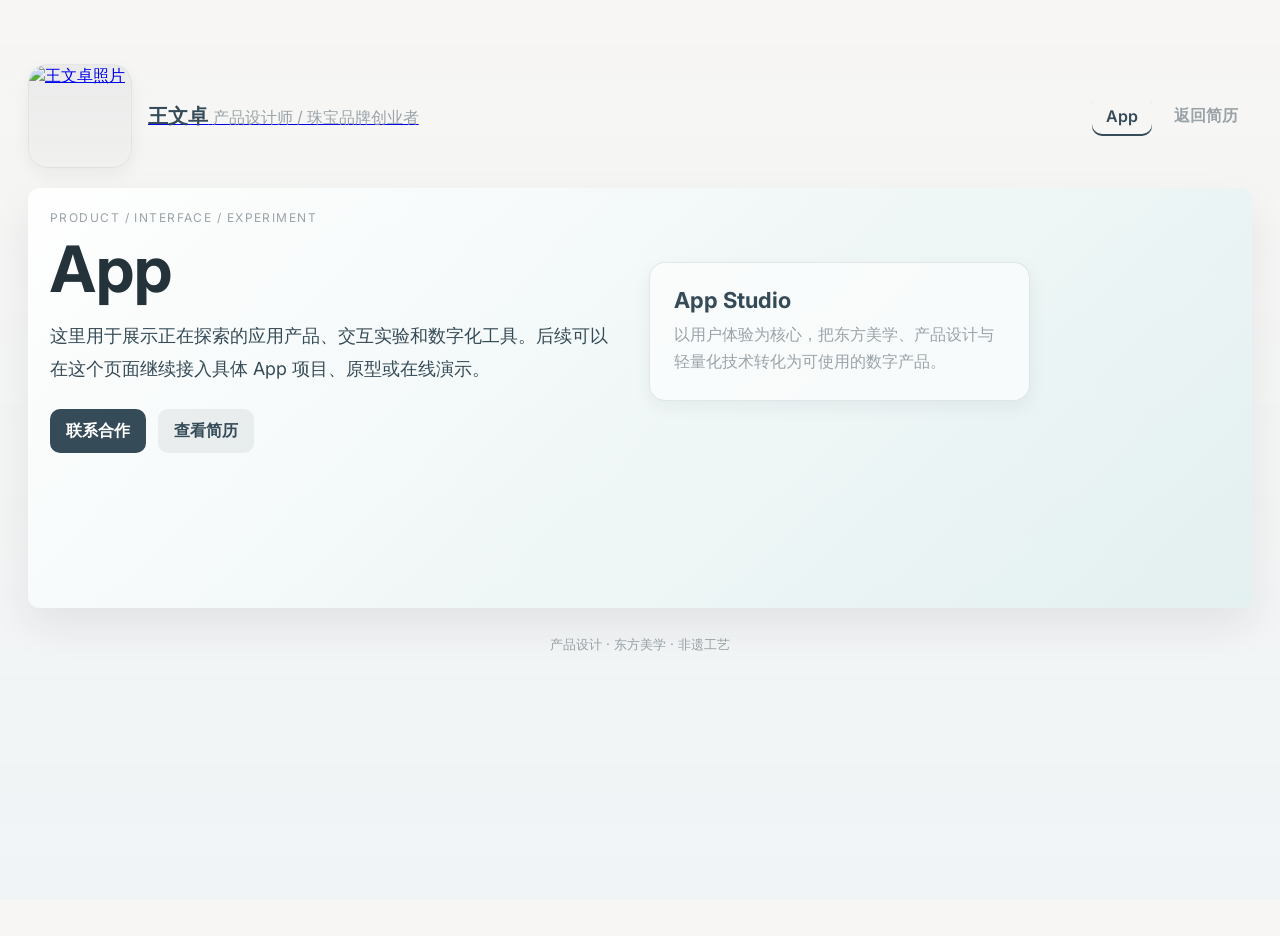
==== app.html @ 2a16de1d "新增App页面和简历数据模板" ====
<!doctype html>
<html lang="zh-CN">
<head>
  <meta charset="utf-8" />
  <meta name="viewport" content="width=device-width,initial-scale=1" />
  <title>App — 王文卓</title>
  <link rel="preconnect" href="https://fonts.googleapis.com">
  <link rel="preconnect" href="https://fonts.gstatic.com" crossorigin>
  <link href="https://fonts.googleapis.com/css2?family=Inter:wght@300;400;600;800&display=swap" rel="stylesheet">
  <link rel="stylesheet" href="./styles.css">
</head>
<body>
  <div class="viewport">
    <header class="header">
      <a class="brand" href="./index.html" aria-label="返回简历首页">
        <img class="avatar" src="https://images.unsplash.com/photo-1535713875002-d1d0cf377fde?auto=format&fit=crop&w=320&q=85" alt="王文卓照片">
        <span class="meta">
          <strong class="name">王文卓</strong>
          <span class="role">产品设计师 / 珠宝品牌创业者</span>
        </span>
      </a>
      <nav class="nav" aria-label="页面导航">
        <a class="nav-btn nav-link active" href="./app.html">App</a>
        <a class="nav-btn nav-link" href="./index.html">返回简历</a>
      </nav>
    </header>

    <main class="container">
      <section class="panel active in app-page">
        <div class="panel-inner app-hero">
          <div>
            <p class="app-kicker">Product / Interface / Experiment</p>
            <h1 class="app-title">App</h1>
            <p class="app-description">这里用于展示正在探索的应用产品、交互实验和数字化工具。后续可以在这个页面继续接入具体 App 项目、原型或在线演示。</p>
            <div class="app-actions">
              <a class="app-action" href="mailto:wangwenzhuo0045@163.com">联系合作</a>
              <a class="app-action secondary" href="./index.html">查看简历</a>
            </div>
          </div>
          <aside class="app-status">
            <strong>App Studio</strong>
            <span>以用户体验为核心，把东方美学、产品设计与轻量化技术转化为可使用的数字产品。</span>
          </aside>
        </div>
      </section>
    </main>

    <footer class="footer"><small>产品设计 · 东方美学 · 非遗工艺</small></footer>
  </div>
</body>
</html>
---- styles.css ----
/* styles.css
   极简轻奢风格 — 低饱和莫兰迪深空蓝为主色，搭配浅灰银、米白，点缀哑光藏青。
*/
:root{
  --bg: #f6f5f3; /* 米白 */
  --panel: #ffffff; /* 白色卡片 */
  --muted: #9aa3a8; /* 浅灰银 */
  --primary: #354b57; /* 莫兰迪深空蓝 */
  --accent: #24323a; /* 哑光藏青 */
  --glass: rgba(53,75,87,0.06);
  --radius: 12px;
  --shadow-1: 0 6px 18px rgba(34,40,44,0.06);
  --shadow-2: 0 18px 40px rgba(34,40,44,0.08);
  --font-sans: 'Inter', system-ui, -apple-system, 'Segoe UI', Roboto, 'Helvetica Neue', Arial;
}

*{box-sizing:border-box}
html,body{height:100%}
body{
  margin:0;
  background:
    linear-gradient(180deg, rgba(246,245,243,0.9), rgba(239,243,245,0.94)),
    url('https://images.unsplash.com/photo-1518770660439-4636190af475?auto=format&fit=crop&w=2200&q=80') center / cover fixed;
  font-family:var(--font-sans);
  color:var(--accent);
  -webkit-font-smoothing:antialiased;
  -moz-osx-font-smoothing:grayscale;
}

.viewport{
  max-width:1280px;
  margin:36px auto;
  padding:28px;
  display:flex;
  flex-direction:column;
  gap:20px;
}

.header{
  display:flex;
  justify-content:space-between;
  align-items:center;
}
.brand{display:flex;gap:16px;align-items:center}
.avatar{
  width:104px;height:104px;border-radius:20px;object-fit:cover;display:block;background:linear-gradient(180deg,var(--glass), rgba(0,0,0,0.02));
  border:1px solid rgba(53,75,87,0.06);box-shadow:var(--shadow-1);
}
.meta .name{margin:0;font-weight:800;font-size:20px;color:var(--primary);letter-spacing:0.2px}
.meta .role{margin:0;color:var(--muted);font-weight:400}

.nav{display:flex;gap:8px;align-items:center}
.nav-btn{
  background:transparent;border:0;padding:10px 14px;border-radius:10px;color:var(--muted);font-weight:600;cursor:pointer;
  transition:all 220ms cubic-bezier(.2,.9,.2,1);
}
.nav-btn:hover{transform:translateY(-3px);color:var(--primary)}
.nav-btn.active{background:transparent;color:var(--primary);box-shadow:inset 0 -2px 0 var(--primary);}
.nav-link{text-decoration:none;}

.container{display:grid;grid-template-columns:repeat(3,1fr);gap:18px}
.panel{
  background:var(--panel);border-radius:var(--radius);padding:22px;min-height:180px;position:relative;overflow:hidden;
  transition:transform 320ms cubic-bezier(.2,.9,.2,1),box-shadow 320ms,opacity 420ms;
  box-shadow:var(--shadow-1);opacity:0;transform:translateY(8px) scale(0.997);
}
.panel#intro{
  background:
    linear-gradient(105deg, rgba(255,255,255,0.96) 0%, rgba(245,250,250,0.9) 58%, rgba(224,239,239,0.76) 100%),
    url('https://images.unsplash.com/photo-1497366754035-f200968a6e72?auto=format&fit=crop&w=1800&q=80') center / cover;
}
.panel.active{grid-column:span 3;opacity:1;transform:none;box-shadow:var(--shadow-2)}
.panel-inner{max-width:980px}
.panel-title{margin:0 0 12px 0;font-size:16px;font-weight:700;color:var(--accent)}
.lead{color:var(--primary);font-weight:300;line-height:1.7;margin:0 0 14px}
.contact{display:flex;gap:18px;color:var(--muted);font-weight:400}

.skills-grid{display:grid;grid-template-columns:repeat(3,1fr);gap:12px;list-style:none;padding:0;margin:12px 0 0 0}
.skill-card{background:linear-gradient(180deg, rgba(53,75,87,0.02), rgba(0,0,0,0.01));padding:12px;border-radius:10px;border:1px solid rgba(53,75,87,0.04);transition:transform 220ms,box-shadow 220ms}
.skill-card:hover{transform:translateY(-6px) scale(1.02);box-shadow:var(--shadow-2)}
.skill-card strong{display:block;color:var(--primary);font-weight:600}
.skill-card span{font-size:13px;color:var(--muted)}

.timeline{display:flex;flex-direction:column;gap:14px}
.job{padding:12px;border-radius:10px;border:1px solid rgba(53,75,87,0.04);background:linear-gradient(180deg, rgba(255,255,255,1), rgba(250,250,250,1));transition:transform 220ms,box-shadow 220ms}
.job:hover{transform:translateY(-6px);box-shadow:var(--shadow-2)}
.job-meta h3{margin:0;font-weight:600;color:var(--primary)}
.muted{color:var(--muted);font-weight:400}

.proj-grid{display:flex;gap:12px}
.proj-card{flex:1;padding:14px;border-radius:12px;border:1px solid rgba(53,75,87,0.04);background:linear-gradient(180deg, rgba(255,255,255,1), rgba(248,248,248,1));cursor:pointer;transition:transform 220ms,box-shadow 220ms,opacity 200ms}
.proj-card:hover{transform:translateY(-8px) scale(1.02);box-shadow:var(--shadow-2)}
.proj-card h4{margin:0 0 6px 0;font-weight:700;color:var(--primary)}

.awards-list{margin:6px 0 0 0;padding-left:18px;color:var(--muted)}

.footer{display:flex;justify-content:center;color:var(--muted);padding:8px}

/* App page */
.app-page{min-height:420px;background:linear-gradient(135deg, rgba(255,255,255,0.95), rgba(224,239,239,0.82));}
.app-hero{display:grid;grid-template-columns:minmax(0,1.2fr) minmax(240px,0.8fr);gap:28px;align-items:center;}
.app-kicker{margin:0 0 10px;color:var(--muted);font-size:12px;letter-spacing:0.12em;text-transform:uppercase;}
.app-title{margin:0;color:var(--accent);font-size:clamp(32px,5vw,64px);line-height:1.05;}
.app-description{max-width:620px;color:var(--primary);font-size:18px;line-height:1.8;}
.app-status{padding:24px;border:1px solid rgba(53,75,87,0.12);border-radius:16px;background:rgba(255,255,255,0.6);box-shadow:var(--shadow-1);}
.app-status strong{display:block;color:var(--primary);font-size:22px;margin-bottom:8px;}
.app-status span{color:var(--muted);line-height:1.7;}
.app-actions{display:flex;gap:12px;flex-wrap:wrap;margin-top:24px;}
.app-action{display:inline-flex;align-items:center;padding:11px 16px;border-radius:10px;background:var(--primary);color:#fff;text-decoration:none;font-weight:600;}
.app-action.secondary{background:rgba(53,75,87,0.08);color:var(--primary);}

/* Modal */
.modal{position:fixed;inset:0;display:flex;align-items:center;justify-content:center;padding:30px;pointer-events:none;opacity:0;transition:opacity 260ms}
.modal[aria-hidden="false"]{pointer-events:auto;opacity:1}
.modal-panel{width:min(920px,96%);background:var(--panel);border-radius:14px;padding:20px;box-shadow:var(--shadow-2);transform:translateY(8px);transition:transform 260ms}
.modal[aria-hidden="false"] .modal-panel{transform:none}
.modal-close{position:absolute;right:40px;top:36px;background:transparent;border:0;font-size:20px;cursor:pointer;color:var(--muted)}
.modal-content{color:var(--primary);line-height:1.75}

/* Fade-in variables controlled by JS */
[data-animate]{opacity:0;transform:translateY(8px) scale(.998);transition:opacity 480ms ease,transform 480ms cubic-bezier(.2,.9,.2,1)}
[data-animate].in{opacity:1;transform:none}

/* Responsive */
@media (max-width:1000px){
  .container{grid-template-columns:repeat(2,1fr)}
  .panel.active{grid-column:span 2}
}
@media (max-width:720px){
  .viewport{margin:18px;padding:16px}
  .avatar{width:84px;height:84px;border-radius:16px}
  .container{grid-template-columns:1fr}
  .nav{display:none}
  .app-hero{grid-template-columns:1fr}
}

/* Accessible reduced motion */
@media (prefers-reduced-motion: reduce){
  *{transition:none!important;animation:none!important}
}
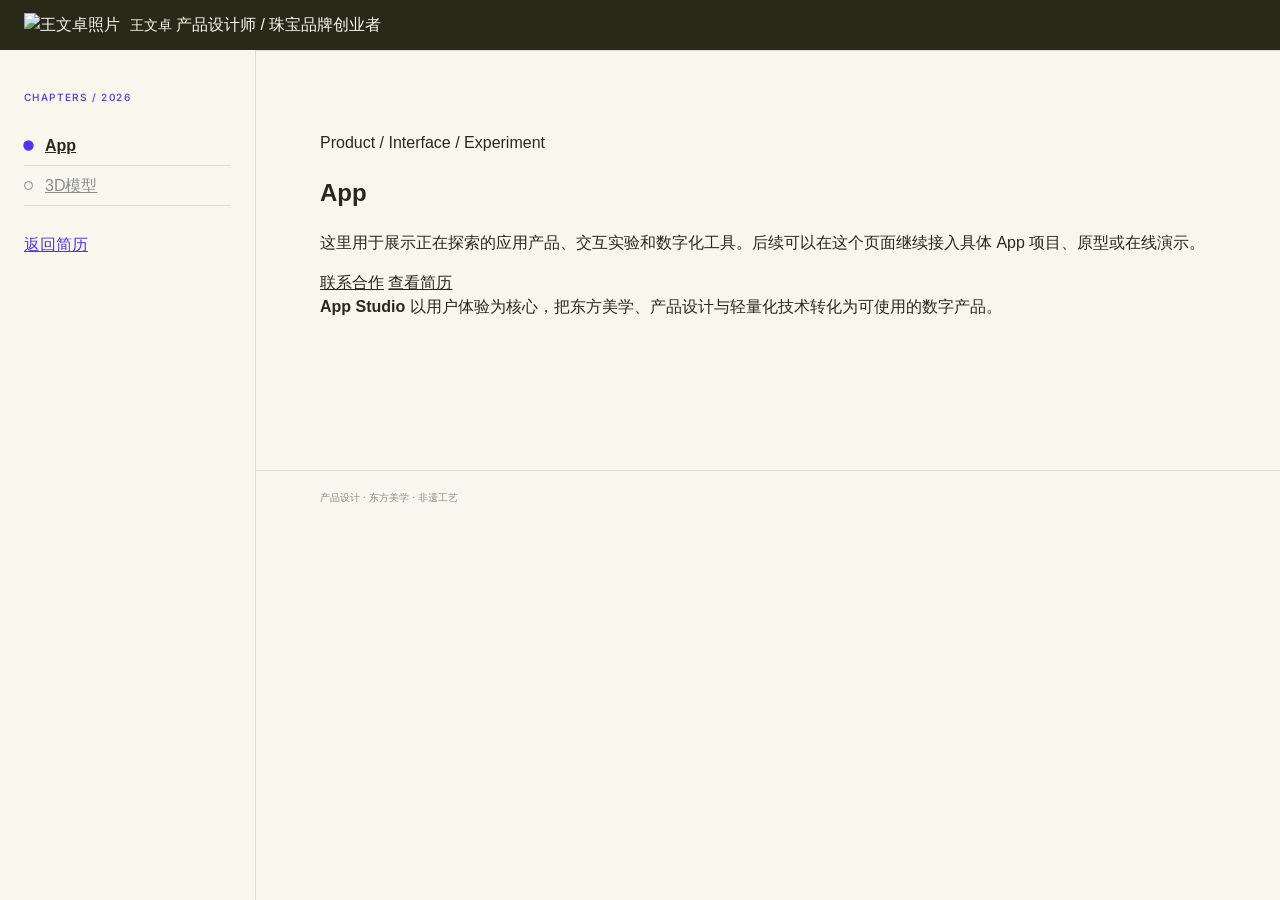
==== commit 93472a76: "+3D model" ====
--- a/app.html
+++ b/app.html
@@ -21,6 +21,7 @@
       </a>
       <nav class="nav" aria-label="页面导航">
         <a class="nav-btn nav-link active" href="./app.html">App</a>
+        <a class="nav-btn nav-link" href="./3d.html">3D模型</a>
         <a class="nav-btn nav-link" href="./index.html">返回简历</a>
       </nav>
     </header>
--- a/styles.css
+++ b/styles.css
@@ -1,140 +1,280 @@
-/* styles.css
-   极简轻奢风格 — 低饱和莫兰迪深空蓝为主色，搭配浅灰银、米白，点缀哑光藏青。
-*/
-:root{
-  --bg: #f6f5f3; /* 米白 */
-  --panel: #ffffff; /* 白色卡片 */
-  --muted: #9aa3a8; /* 浅灰银 */
-  --primary: #354b57; /* 莫兰迪深空蓝 */
-  --accent: #24323a; /* 哑光藏青 */
-  --glass: rgba(53,75,87,0.06);
-  --radius: 12px;
-  --shadow-1: 0 6px 18px rgba(34,40,44,0.06);
-  --shadow-2: 0 18px 40px rgba(34,40,44,0.08);
-  --font-sans: 'Inter', system-ui, -apple-system, 'Segoe UI', Roboto, 'Helvetica Neue', Arial;
-}
-
-*{box-sizing:border-box}
-html,body{height:100%}
-body{
-  margin:0;
-  background:
-    linear-gradient(180deg, rgba(246,245,243,0.9), rgba(239,243,245,0.94)),
-    url('https://images.unsplash.com/photo-1518770660439-4636190af475?auto=format&fit=crop&w=2200&q=80') center / cover fixed;
-  font-family:var(--font-sans);
-  color:var(--accent);
-  -webkit-font-smoothing:antialiased;
-  -moz-osx-font-smoothing:grayscale;
-}
-
-.viewport{
-  max-width:1280px;
-  margin:36px auto;
-  padding:28px;
-  display:flex;
-  flex-direction:column;
-  gap:20px;
-}
-
-.header{
-  display:flex;
-  justify-content:space-between;
-  align-items:center;
-}
-.brand{display:flex;gap:16px;align-items:center}
-.avatar{
-  width:104px;height:104px;border-radius:20px;object-fit:cover;display:block;background:linear-gradient(180deg,var(--glass), rgba(0,0,0,0.02));
-  border:1px solid rgba(53,75,87,0.06);box-shadow:var(--shadow-1);
-}
-.meta .name{margin:0;font-weight:800;font-size:20px;color:var(--primary);letter-spacing:0.2px}
-.meta .role{margin:0;color:var(--muted);font-weight:400}
-
-.nav{display:flex;gap:8px;align-items:center}
-.nav-btn{
-  background:transparent;border:0;padding:10px 14px;border-radius:10px;color:var(--muted);font-weight:600;cursor:pointer;
-  transition:all 220ms cubic-bezier(.2,.9,.2,1);
-}
-.nav-btn:hover{transform:translateY(-3px);color:var(--primary)}
-.nav-btn.active{background:transparent;color:var(--primary);box-shadow:inset 0 -2px 0 var(--primary);}
-.nav-link{text-decoration:none;}
-
-.container{display:grid;grid-template-columns:repeat(3,1fr);gap:18px}
-.panel{
-  background:var(--panel);border-radius:var(--radius);padding:22px;min-height:180px;position:relative;overflow:hidden;
-  transition:transform 320ms cubic-bezier(.2,.9,.2,1),box-shadow 320ms,opacity 420ms;
-  box-shadow:var(--shadow-1);opacity:0;transform:translateY(8px) scale(0.997);
-}
-.panel#intro{
-  background:
-    linear-gradient(105deg, rgba(255,255,255,0.96) 0%, rgba(245,250,250,0.9) 58%, rgba(224,239,239,0.76) 100%),
-    url('https://images.unsplash.com/photo-1497366754035-f200968a6e72?auto=format&fit=crop&w=1800&q=80') center / cover;
-}
-.panel.active{grid-column:span 3;opacity:1;transform:none;box-shadow:var(--shadow-2)}
-.panel-inner{max-width:980px}
-.panel-title{margin:0 0 12px 0;font-size:16px;font-weight:700;color:var(--accent)}
-.lead{color:var(--primary);font-weight:300;line-height:1.7;margin:0 0 14px}
-.contact{display:flex;gap:18px;color:var(--muted);font-weight:400}
-
-.skills-grid{display:grid;grid-template-columns:repeat(3,1fr);gap:12px;list-style:none;padding:0;margin:12px 0 0 0}
-.skill-card{background:linear-gradient(180deg, rgba(53,75,87,0.02), rgba(0,0,0,0.01));padding:12px;border-radius:10px;border:1px solid rgba(53,75,87,0.04);transition:transform 220ms,box-shadow 220ms}
-.skill-card:hover{transform:translateY(-6px) scale(1.02);box-shadow:var(--shadow-2)}
-.skill-card strong{display:block;color:var(--primary);font-weight:600}
-.skill-card span{font-size:13px;color:var(--muted)}
-
-.timeline{display:flex;flex-direction:column;gap:14px}
-.job{padding:12px;border-radius:10px;border:1px solid rgba(53,75,87,0.04);background:linear-gradient(180deg, rgba(255,255,255,1), rgba(250,250,250,1));transition:transform 220ms,box-shadow 220ms}
-.job:hover{transform:translateY(-6px);box-shadow:var(--shadow-2)}
-.job-meta h3{margin:0;font-weight:600;color:var(--primary)}
-.muted{color:var(--muted);font-weight:400}
-
-.proj-grid{display:flex;gap:12px}
-.proj-card{flex:1;padding:14px;border-radius:12px;border:1px solid rgba(53,75,87,0.04);background:linear-gradient(180deg, rgba(255,255,255,1), rgba(248,248,248,1));cursor:pointer;transition:transform 220ms,box-shadow 220ms,opacity 200ms}
-.proj-card:hover{transform:translateY(-8px) scale(1.02);box-shadow:var(--shadow-2)}
-.proj-card h4{margin:0 0 6px 0;font-weight:700;color:var(--primary)}
-
-.awards-list{margin:6px 0 0 0;padding-left:18px;color:var(--muted)}
-
-.footer{display:flex;justify-content:center;color:var(--muted);padding:8px}
-
-/* App page */
-.app-page{min-height:420px;background:linear-gradient(135deg, rgba(255,255,255,0.95), rgba(224,239,239,0.82));}
-.app-hero{display:grid;grid-template-columns:minmax(0,1.2fr) minmax(240px,0.8fr);gap:28px;align-items:center;}
-.app-kicker{margin:0 0 10px;color:var(--muted);font-size:12px;letter-spacing:0.12em;text-transform:uppercase;}
-.app-title{margin:0;color:var(--accent);font-size:clamp(32px,5vw,64px);line-height:1.05;}
-.app-description{max-width:620px;color:var(--primary);font-size:18px;line-height:1.8;}
-.app-status{padding:24px;border:1px solid rgba(53,75,87,0.12);border-radius:16px;background:rgba(255,255,255,0.6);box-shadow:var(--shadow-1);}
-.app-status strong{display:block;color:var(--primary);font-size:22px;margin-bottom:8px;}
-.app-status span{color:var(--muted);line-height:1.7;}
-.app-actions{display:flex;gap:12px;flex-wrap:wrap;margin-top:24px;}
-.app-action{display:inline-flex;align-items:center;padding:11px 16px;border-radius:10px;background:var(--primary);color:#fff;text-decoration:none;font-weight:600;}
-.app-action.secondary{background:rgba(53,75,87,0.08);color:var(--primary);}
-
-/* Modal */
-.modal{position:fixed;inset:0;display:flex;align-items:center;justify-content:center;padding:30px;pointer-events:none;opacity:0;transition:opacity 260ms}
-.modal[aria-hidden="false"]{pointer-events:auto;opacity:1}
-.modal-panel{width:min(920px,96%);background:var(--panel);border-radius:14px;padding:20px;box-shadow:var(--shadow-2);transform:translateY(8px);transition:transform 260ms}
-.modal[aria-hidden="false"] .modal-panel{transform:none}
-.modal-close{position:absolute;right:40px;top:36px;background:transparent;border:0;font-size:20px;cursor:pointer;color:var(--muted)}
-.modal-content{color:var(--primary);line-height:1.75}
-
-/* Fade-in variables controlled by JS */
-[data-animate]{opacity:0;transform:translateY(8px) scale(.998);transition:opacity 480ms ease,transform 480ms cubic-bezier(.2,.9,.2,1)}
-[data-animate].in{opacity:1;transform:none}
-
-/* Responsive */
-@media (max-width:1000px){
-  .container{grid-template-columns:repeat(2,1fr)}
-  .panel.active{grid-column:span 2}
-}
-@media (max-width:720px){
-  .viewport{margin:18px;padding:16px}
-  .avatar{width:84px;height:84px;border-radius:16px}
-  .container{grid-template-columns:1fr}
-  .nav{display:none}
-  .app-hero{grid-template-columns:1fr}
-}
-
-/* Accessible reduced motion */
-@media (prefers-reduced-motion: reduce){
-  *{transition:none!important;animation:none!important}
-}
+:root {
+  --e-g1: #ffffff;
+  --e-g2: #f4f4f4;
+  --e-g3: #ececec;
+  --e-g4: #c9c9c9;
+  --e-g5: #8c8c8c;
+  --e-g6: #2a2a2a;
+  --e-g7: #000000;
+  --e-dark: #292919;
+  --e-light: #f7f7ee;
+  --e-grey-light: #dcdcd0;
+  --e-accent: #5433eb;
+  --e-accent-bright: #8051ff;
+  --seal: #9e2b25;
+  --font-display: 'Noto Sans SC', 'PingFang SC', sans-serif;
+  --font-ui: 'Inter', 'Noto Sans SC', sans-serif;
+  --font-serif: 'Noto Serif SC', 'Songti SC', serif;
+  --font-poetic: 'Cormorant Garamond', Georgia, serif;
+  --display-xl: clamp(72px, 11vw, 176px);
+  --h2-size: clamp(38px, 5vw, 60px);
+  --h3-size: 32px;
+  --body-size: 16px;
+  --frame-topbar-h: 50px;
+  --frame-rail-w: 256px;
+  --frame-content-w: 1024px;
+  --frame-gutter: 12.8px;
+  --frame-rowgap: 64px;
+  --frame-sticky-top: 110px;
+  --frame-section-pb: 100px;
+  --radius-none: 0;
+  --radius-card: 4px;
+  --radius-pill: 9999px;
+  --shadow-card: 0 1px 3px rgba(0,0,0,.1), 0 1px 2px -1px rgba(0,0,0,.1);
+  --shadow-float: 3px 6px 12px rgba(0,0,0,.13);
+  --ease-standard: cubic-bezier(.4,0,.2,1);
+  --ease-back: cubic-bezier(.34,1.56,.64,1);
+  --dur-instant: .15s;
+  --dur-quick: .3s;
+  --dur-shift: .4s;
+  --paper: var(--e-light);
+  --ink: var(--e-dark);
+  --ink-soft: var(--e-g5);
+  --line: var(--e-grey-light);
+  --teal: var(--e-accent);
+  --serif: var(--font-serif);
+  --sans: var(--font-display);
+  --en: var(--font-poetic);
+}
+
+* { box-sizing: border-box; }
+html { scroll-behavior: smooth; }
+body {
+  margin: 0;
+  background: var(--e-light);
+  color: var(--e-dark);
+  font-family: var(--font-display);
+  font-size: var(--body-size);
+  line-height: 1.5;
+  overflow-x: hidden;
+}
+a { color: inherit; }
+button { font: inherit; }
+:focus-visible { outline: 2px solid var(--e-accent); outline-offset: 3px; }
+
+.viewport {
+  width: min(var(--frame-content-w), calc(100% - var(--frame-rail-w)));
+  margin: 0 0 0 var(--frame-rail-w);
+  padding: var(--frame-topbar-h) 0 0;
+}
+.header {
+  position: fixed;
+  inset: 0 0 auto 0;
+  z-index: 9999;
+  height: var(--frame-topbar-h);
+  display: flex;
+  align-items: center;
+  justify-content: space-between;
+  padding: 0 24px;
+  background: var(--e-dark);
+  color: var(--e-light);
+}
+.brand { display: flex; align-items: center; gap: 10px; text-decoration: none; }
+.brand-mark {
+  display: grid;
+  place-items: center;
+  width: 25px;
+  height: 25px;
+  border-radius: 50%;
+  background: var(--e-light);
+  color: var(--e-dark);
+  font: 700 16px var(--font-poetic);
+}
+.name { margin: 0; font: 500 14px/1 var(--font-display); letter-spacing: -.01em; }
+.brand-en { margin: 3px 0 0; color: var(--e-g4); font: 400 10px/1 var(--font-ui); letter-spacing: .16em; }
+.nav {
+  position: fixed;
+  left: 0;
+  top: var(--frame-topbar-h);
+  bottom: 0;
+  width: var(--frame-rail-w);
+  display: flex;
+  flex-direction: column;
+  align-items: stretch;
+  gap: 0;
+  padding: 42px 24px 28px;
+  background: var(--e-light);
+  border-right: 1px solid var(--e-grey-light);
+  overflow-y: auto;
+}
+.nav::before {
+  content: 'CHAPTERS / 2026';
+  margin-bottom: 24px;
+  color: var(--e-accent);
+  font: 500 10px/1 var(--font-ui);
+  letter-spacing: .14em;
+}
+.nav-btn {
+  position: relative;
+  display: flex;
+  align-items: center;
+  min-height: 40px;
+  border: 0;
+  border-bottom: 1px solid var(--e-grey-light);
+  background: transparent;
+  color: var(--e-g5);
+  text-align: left;
+  cursor: pointer;
+  transition: color var(--dur-instant) var(--ease-standard), padding-left var(--dur-shift) var(--ease-back);
+}
+.nav-btn::before {
+  content: '';
+  width: 7px;
+  height: 7px;
+  margin-right: 12px;
+  border: 1px solid currentColor;
+  border-radius: 50%;
+}
+.nav-btn:hover { color: var(--e-dark); padding-left: 6px; }
+.nav-btn.active { color: var(--e-dark); font-weight: 700; }
+.nav-btn.active::before { background: var(--e-accent); border-color: var(--e-accent); transform: scale(1.15); }
+.nav-btn:last-child { margin-top: 24px; border: 0; min-height: 30px; color: var(--e-accent); font-weight: 500; }
+.nav-btn:last-child::before { display: none; }
+
+.container { display: flex; flex-direction: column; gap: 0; padding: 0; }
+.panel {
+  position: relative;
+  min-height: 420px;
+  padding: 64px 64px var(--frame-section-pb);
+  background: var(--e-light);
+  border-top: 1px solid var(--e-grey-light);
+  opacity: 1;
+  transform: none;
+  transition: opacity var(--dur-quick) var(--ease-standard), transform var(--dur-shift) var(--ease-back);
+  scroll-margin-top: var(--frame-sticky-top);
+}
+.panel.in { opacity: 1; transform: none; }
+.panel-inner { width: 100%; max-width: 896px; margin: auto; }
+.hero-panel {
+  min-height: calc(100vh - var(--frame-topbar-h));
+  display: grid;
+  align-items: center;
+  padding-top: 90px;
+  background: var(--e-dark);
+  color: var(--e-light);
+  border-top: 0;
+}
+.hero-panel .panel-inner { max-width: 100%; }
+.eyebrow, .specimen {
+  margin: 0;
+  color: var(--e-g5);
+  font: 500 11px/1 var(--font-ui);
+  letter-spacing: .14em;
+  text-transform: uppercase;
+}
+.hero-panel .eyebrow { color: var(--e-accent-bright); }
+.hero-grid { display: grid; grid-template-columns: 1.05fr .95fr; gap: 64px; align-items: center; }
+.hero-title {
+  max-width: 720px;
+  margin: 28px 0 26px;
+  font: 400 var(--display-xl)/.96 var(--font-serif);
+  letter-spacing: -.04em;
+}
+.hero-title em { color: var(--e-accent-bright); font-style: normal; }
+.lead { max-width: 560px; color: var(--e-g4); font-size: 16px; line-height: 1.7; }
+.hero-actions { display: flex; gap: 12px; margin-top: 34px; }
+.action {
+  min-height: 44px;
+  padding: 11px 20px;
+  border: 1px solid var(--e-light);
+  border-radius: var(--radius-pill);
+  cursor: pointer;
+  transition: color var(--dur-instant) var(--ease-standard), background-color var(--dur-instant) var(--ease-standard), transform var(--dur-shift) var(--ease-back);
+}
+.action:hover { transform: translateY(-4px); }
+.action-primary { background: var(--e-light); color: var(--e-dark); }
+.action-secondary { background: transparent; color: var(--e-light); }
+.action-secondary:hover { background: var(--e-light); color: var(--e-dark); }
+.hero-art {
+  position: relative;
+  min-height: 410px;
+  background: var(--e-g6);
+  overflow: hidden;
+}
+.hero-orbit { position: absolute; width: 72%; aspect-ratio: 1; top: 14%; left: 14%; border: 1px solid var(--e-g5); border-radius: 50%; transform: rotate(-22deg) scaleY(.48); }
+.hero-orbit::after { content: ''; position: absolute; inset: 18%; border: 1px solid var(--e-g5); border-radius: 50%; }
+.hero-bead { position: absolute; width: 72px; aspect-ratio: 1; border-radius: 50%; box-shadow: var(--shadow-float); }
+.hero-bead-a { top: 38%; left: 23%; background: #8fcbbe; }
+.hero-bead-b { right: 20%; bottom: 23%; width: 38px; background: var(--seal); }
+.hero-caption { position: absolute; top: 12%; right: 9%; color: var(--e-light); font: 700 24px/.95 var(--font-poetic); letter-spacing: .14em; }
+.hero-caption small { display: block; margin-top: 14px; color: var(--e-g4); font: 500 9px/1 var(--font-ui); letter-spacing: .12em; }
+
+.bead-nav-wrap { margin-top: 80px; }
+.section-line { display: flex; justify-content: space-between; padding-bottom: 12px; border-bottom: 1px solid var(--e-g6); color: var(--e-g4); font: 500 11px/1 var(--font-ui); letter-spacing: .12em; text-transform: uppercase; }
+.bead-nav { display: grid; grid-template-columns: repeat(5, 1fr); position: relative; padding: 36px 0 0; }
+.bead-nav::before { content: ''; position: absolute; top: 48px; left: 0; right: 0; border-top: 1px solid var(--e-g6); }
+.bead-link { position: relative; border: 0; background: none; color: var(--e-g4); cursor: pointer; text-align: center; }
+.bead-dot, .card-bead { display: block; position: relative; z-index: 1; width: 22px; height: 22px; margin: auto; border: 4px solid var(--e-dark); border-radius: 50%; background: var(--project); transform: translate(var(--push-x, 0), var(--push-y, 0)); transition: transform var(--dur-shift) var(--ease-back); }
+.bead-link:hover .bead-dot { transform: translateY(-8px) scale(1.15); }
+.bead-label { display: block; margin-top: 16px; font: 400 11px/1.3 var(--font-ui); }
+
+.section-heading { display: flex; justify-content: space-between; align-items: end; gap: 32px; padding-bottom: 24px; margin-bottom: 36px; border-bottom: 1px solid var(--e-grey-light); }
+.section-heading h2, .mini-heading h2, .about-grid h2, .contact-grid h2 { margin: 8px 0 0; font: 700 var(--h2-size)/.95 var(--font-display); letter-spacing: -.03em; }
+.section-note { margin: 0; color: var(--e-g5); font-family: var(--font-serif); line-height: 1.5; }
+.filter-row { display: flex; flex-wrap: wrap; gap: 8px; margin-bottom: 32px; }
+.filter-btn { padding: 7px 13px; border: 1px solid var(--e-g4); border-radius: var(--radius-pill); background: transparent; color: var(--e-g6); font: 500 12px/1 var(--font-ui); cursor: pointer; transition: color var(--dur-instant) var(--ease-standard), background-color var(--dur-instant) var(--ease-standard), border-color var(--dur-instant) var(--ease-standard); }
+.filter-btn.active, .filter-btn:hover { border-color: var(--e-dark); background: var(--e-dark); color: var(--e-light); }
+.proj-grid { display: grid; grid-template-columns: repeat(2, minmax(0, 1fr)); gap: var(--frame-rowgap) var(--frame-gutter); }
+.proj-card { overflow: hidden; background: var(--e-g1); border: 1px solid var(--e-grey-light); border-radius: var(--radius-card); cursor: pointer; transition: transform var(--dur-shift) var(--ease-back), box-shadow var(--dur-shift) var(--ease-back); }
+.proj-card:nth-child(even) { transform: translateY(64px); }
+.proj-card:hover { transform: translateY(-4px); box-shadow: var(--shadow-float); }
+.proj-card:nth-child(even):hover { transform: translateY(60px); }
+.project-image { position: relative; height: 260px; background-color: var(--project); background-image: linear-gradient(to bottom, rgba(0,0,0,.18), transparent), var(--image); background-size: cover; background-position: center; }
+.project-index, .project-open { position: absolute; top: 16px; color: var(--e-light); font: 500 11px/1 var(--font-ui); letter-spacing: .1em; }
+.project-index { left: 16px; }.project-open { right: 16px; font-size: 20px; }
+.project-card-body { padding: 20px 20px 24px; }
+.project-card-body h3 { margin: 10px 0 12px; font: 400 27px/.97 var(--font-serif); letter-spacing: -.04em; }
+.project-card-body p:not(.specimen) { margin: 0; color: var(--e-g6); line-height: 1.6; }
+.card-bead { width: 14px; height: 14px; margin: 20px 0 0; border: 0; }
+.wide-panel { background: var(--e-g2); }
+.resume-layout { display: grid; grid-template-columns: minmax(220px, .72fr) minmax(0, 1.28fr); gap: 64px; align-items: start; }
+.profile-card { position: sticky; top: var(--frame-sticky-top); padding: 28px 24px; background: var(--e-g1); border: 1px solid var(--e-grey-light); border-radius: var(--radius-card); }
+.profile-orb { display: grid; place-items: center; width: 96px; height: 96px; margin-bottom: 22px; border-radius: 50%; background: var(--e-dark); color: var(--e-light); font: 400 52px/.8 var(--font-poetic); }
+.profile-card h3 { margin: 0; font: 400 27px/.97 var(--font-serif); letter-spacing: -.04em; }
+.profile-role { margin: 10px 0 22px; color: var(--e-g5); font-size: 13px; }
+.profile-contact { display: grid; gap: 8px; padding: 16px 0; border-top: 1px solid var(--e-grey-light); border-bottom: 1px solid var(--e-grey-light); }
+.profile-contact a { color: var(--e-g6); font: 400 12px/1.4 var(--font-ui); text-decoration: none; overflow-wrap: anywhere; }
+.profile-contact a:hover { color: var(--e-accent); }
+.resume-download { display: block; margin: 20px 0; padding: 10px 14px; border: 1px solid var(--seal); border-radius: var(--radius-pill); color: var(--seal); font: 500 12px/1 var(--font-ui); text-align: center; text-decoration: none; transition: color var(--dur-instant) var(--ease-standard), background-color var(--dur-instant) var(--ease-standard); }
+.resume-download:hover { background: var(--seal); color: var(--e-light); }
+.profile-skills { margin: 0; color: var(--e-g5); font: 400 11px/1.7 var(--font-ui); }
+.resume-timeline { position: relative; padding-left: 36px; }
+.resume-timeline .timeline-line { left: 8px; top: 8px; bottom: 8px; border-color: var(--e-dark); }
+.resume-entry { position: relative; padding: 0 0 54px 28px; opacity: 0; transform: translateY(24px); transition: opacity var(--dur-quick) var(--ease-standard) var(--reveal-delay, 0ms), transform var(--dur-shift) var(--ease-back) var(--reveal-delay, 0ms); }
+.resume-entry.in { opacity: 1; transform: none; }
+.resume-bead { position: absolute; top: 2px; left: -36px; width: 18px; height: 18px; border: 4px solid var(--e-g2); border-radius: 50%; background: var(--entry-color, var(--e-accent)); box-shadow: 0 0 0 1px var(--e-dark); transition: transform var(--dur-shift) var(--ease-back); }
+.resume-entry:hover .resume-bead { transform: translateX(8px) scale(1.15); }
+.resume-entry h3 { max-width: 560px; margin: 12px 0 14px; font: 400 27px/.97 var(--font-serif); letter-spacing: -.04em; }
+.resume-detail { max-width: 620px; color: var(--e-g6); line-height: 1.7; }
+.resume-transition { display: flex; align-items: center; justify-content: space-between; gap: 24px; margin-top: 12px; padding: 28px 0 0; border-top: 1px solid var(--e-grey-light); }
+.resume-transition p { margin: 0; color: var(--e-accent); font: 400 21px/1.3 var(--font-serif); letter-spacing: -.04em; }
+.resume-transition p span { font-family: var(--font-ui); }
+.timeline { position: relative; padding-left: 28px; }
+.timeline-line { position: absolute; top: 8px; bottom: 8px; left: 5px; border-left: 1px solid var(--e-g4); }
+.job { position: relative; padding: 0 0 40px 24px; }
+.job::before { content: ''; position: absolute; top: 3px; left: -28px; width: 11px; height: 11px; border: 4px solid var(--e-g2); border-radius: 50%; background: var(--e-accent); }
+.job h3 { margin: 10px 0 14px; font: 400 27px/.97 var(--font-serif); letter-spacing: -.04em; }
+.job ul { margin: 0 0 20px; padding-left: 20px; color: var(--e-g6); }.job li { margin: 7px 0; }
+.results { padding-top: 16px; border-top: 1px solid var(--e-grey-light); }.seal { display: inline-grid; place-items: center; min-width: 28px; height: 28px; margin-right: 10px; border: 1px solid var(--seal); color: var(--seal); font: 400 12px var(--font-serif); }
+.results ul { display: inline-block; vertical-align: top; max-width: calc(100% - 46px); margin: 0; }
+.resume-grid { display: grid; grid-template-columns: 1.2fr .8fr; gap: 64px; }.resume-grid h3 { margin: 12px 0; font: 400 27px/.97 var(--font-serif); letter-spacing: -.04em; }.muted { color: var(--e-g5); }
+.awards-list { padding: 0; list-style: none; }.awards-list li { display: flex; align-items: center; gap: 8px; margin: 14px 0; }.awards-list .seal { flex: none; }
+.milestone-panel { background: var(--e-dark); color: var(--e-light); }.milestone-panel .eyebrow { color: var(--e-accent-bright); }.milestone-panel h2 { font: 400 32px/.95 var(--font-serif); letter-spacing: -.04em; }.milestone-row { display: flex; flex-wrap: wrap; align-items: center; gap: 16px; color: var(--e-g4); }.milestone-row span { color: var(--e-accent-bright); font: 400 22px/1 var(--font-ui); }.milestone-row strong { color: var(--e-light); font: 400 19px/1 var(--font-serif); }
+.skills-grid { display: grid; grid-template-columns: repeat(3, minmax(0, 1fr)); gap: 1px; background: var(--e-grey-light); }.skill-card { min-height: 150px; padding: 24px; background: var(--e-g1); }.skill-no { color: var(--e-accent); font: 500 20px/1 var(--font-ui); }.skill-card strong, .skill-card span:last-child { display: block; }.skill-card strong { margin: 18px 0 10px; font: 400 21px/.97 var(--font-serif); letter-spacing: -.04em; }.skill-card span:last-child { color: var(--e-g5); font-size: 13px; line-height: 1.6; }
+.about-grid, .contact-grid { display: grid; grid-template-columns: .8fr 1.2fr; gap: 80px; align-items: start; }.about-grid h3 { font: 400 27px/.97 var(--font-serif); letter-spacing: -.04em; }.about-quote { margin-top: 40px; padding-left: 20px; border-left: 3px solid var(--e-accent); color: var(--e-accent); font: 400 25px/1.3 var(--font-serif); letter-spacing: -.04em; }.contact-panel { background: var(--e-dark); color: var(--e-light); }.contact-panel .eyebrow { color: var(--e-accent-bright); }.contact-grid h2 { color: var(--e-light); }.contact-list a { display: grid; grid-template-columns: 90px 1fr 24px; align-items: center; padding: 18px 0; border-bottom: 1px solid var(--e-g6); text-decoration: none; }.contact-list a strong { font-weight: 400; }.contact-list a:hover strong { color: var(--e-accent-bright); }.text-link { color: var(--e-accent); text-decoration: none; font: 500 13px var(--font-ui); }
+.footer { display: flex; justify-content: space-between; padding: 20px 64px 30px; border-top: 1px solid var(--e-grey-light); color: var(--e-g5); font: 12px var(--font-ui); }
+.modal { position: fixed; inset: 0; z-index: 20; display: grid; place-items: center; padding: 24px; background: rgba(41,41,25,.72); opacity: 0; pointer-events: none; transition: opacity var(--dur-quick) var(--ease-standard); }.modal[aria-hidden="false"] { opacity: 1; pointer-events: auto; }.modal-panel { position: relative; width: min(620px, 100%); padding: 44px; background: var(--e-light); border: 1px solid var(--e-dark); border-radius: var(--radius-card); box-shadow: var(--shadow-float); }.modal-close { position: absolute; top: 12px; right: 16px; border: 0; background: transparent; color: var(--e-g5); font-size: 22px; cursor: pointer; }.modal-content h3 { margin: 10px 0; font: 400 34px/.97 var(--font-serif); letter-spacing: -.04em; }.modal-subtitle { color: var(--e-accent); font: 400 20px/1.3 var(--font-serif); }.modal-meta { display: flex; flex-wrap: wrap; gap: 18px; padding-top: 14px; border-top: 1px solid var(--e-grey-light); color: var(--e-g5); font-size: 13px; }
+[hidden] { display: none !important; }
+@media (max-width: 900px) { :root { --frame-rail-w: 0px; } .viewport { width: 100%; margin: 0; } .nav { position: fixed; top: var(--frame-topbar-h); left: 0; right: 0; bottom: auto; width: 100%; height: 48px; flex-direction: row; align-items: center; gap: 4px; padding: 0 16px; overflow-x: auto; border-right: 0; border-bottom: 1px solid var(--e-grey-light); z-index: 9998; }.nav::before { display: none; }.nav-btn { min-height: 30px; padding: 0 10px; border: 0; white-space: nowrap; }.nav-btn::before { display: none; }.nav-btn:last-child { margin: 0; }.container { padding-top: 48px; } }
+@media (max-width: 760px) { .header { padding: 0 16px; }.panel { padding: 48px 22px var(--frame-section-pb); }.hero-panel { min-height: calc(100vh - 98px); padding-top: 72px; }.hero-grid, .resume-grid, .about-grid, .contact-grid, .resume-layout { grid-template-columns: 1fr; gap: 32px; }.profile-card { position: relative; top: auto; }.hero-art { min-height: 280px; }.hero-title { font-size: clamp(54px, 16vw, 90px); }.bead-nav-wrap { overflow-x: auto; padding-bottom: 8px; }.bead-nav { min-width: 650px; }.section-heading { display: block; }.section-note { margin-top: 16px; }.proj-grid { grid-template-columns: 1fr; row-gap: 40px; }.proj-card:nth-child(even), .proj-card:nth-child(even):hover { transform: none; }.project-image { height: 230px; }.skills-grid { grid-template-columns: 1fr 1fr; }.resume-transition { align-items: flex-start; flex-direction: column; }.footer { padding-inline: 22px; }.contact-list a { grid-template-columns: 74px 1fr 20px; }.modal-panel { padding: 38px 24px; } }
+@media (prefers-reduced-motion: reduce) { *, *::before, *::after { scroll-behavior: auto !important; transition: none !important; } }
